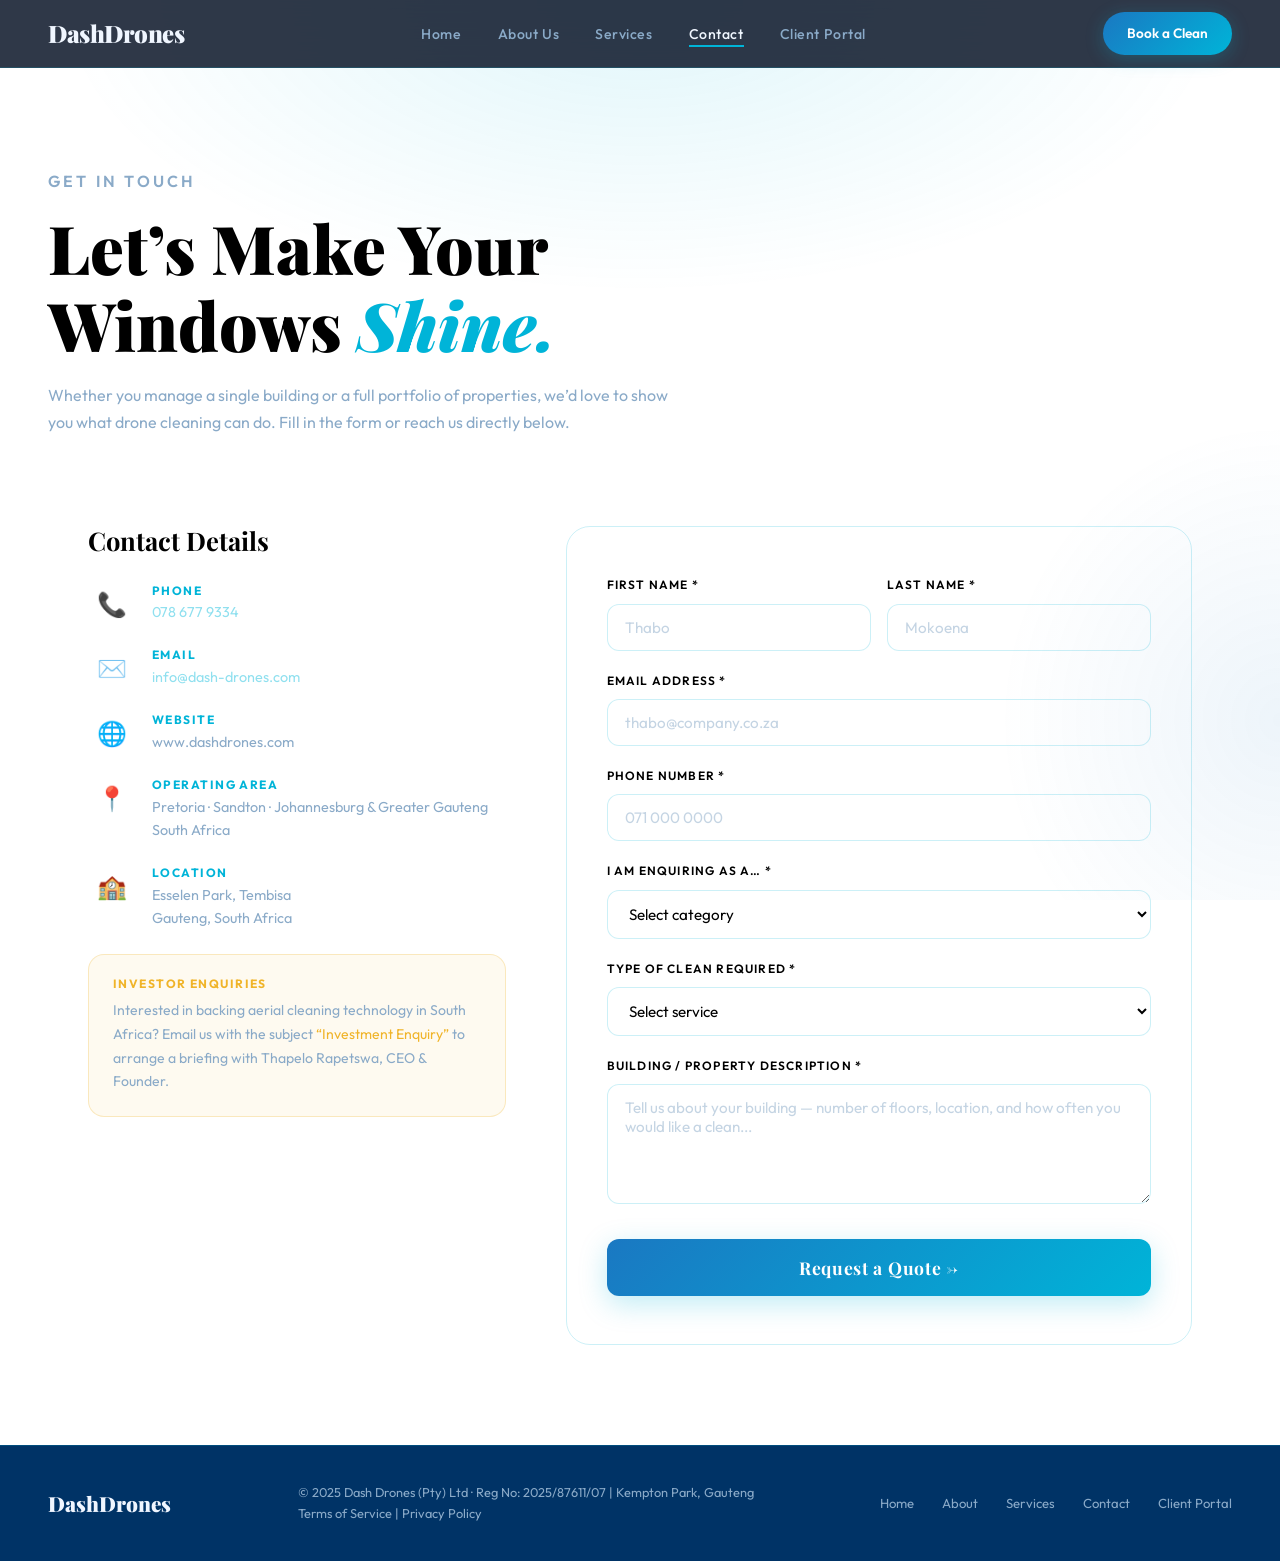
==== contact.html @ 1b17d845 "Add files via upload" ====
<!DOCTYPE html>
<html lang="en">

<head>
<meta charset="UTF-8">
<meta content="width=device-width, initial-scale=1.0" name="viewport">
<title>Contact – Dash Drones Window Cleaning</title>
<link href="https://fonts.googleapis.com/css2?family=Playfair+Display:wght@700;900&amp;family=Outfit:wght@300;400;500;600&amp;display=swap" rel="stylesheet">
<link href="CSS/style.css" rel="stylesheet">
</head>

<body>

<!-- ══════════════ NAVIGATION ══════════════ -->
<nav>
	<a class="nav-logo" href="index.html">Dash<span></span>Drones</a>
	<ul class="nav-links">
		<li><a href="index.html">Home</a></li>
		<li><a href="about.html">About Us</a></li>
		<li><a href="services.html">Services</a></li>
		<li><a class="active" href="contact.html">Contact</a></li>
		<li><a href="client-portal.php">Client Portal</a></li>
	</ul>
	<a class="nav-cta" href="contact.html">Book a Clean</a>
</nav>
<!-- ══════════════ MAIN CONTENT ══════════════ -->
<div class="page-wrapper">
	<!-- Hero Banner -->
	<section class="contact-hero">
		<p class="eyebrow">Get in Touch</p>
		<h1>Let&rsquo;s Make Your<br>Windows <em>Shine.</em></h1>
		<p>Whether you manage a single building or a full portfolio of properties, 
		we&rsquo;d love to show you what drone cleaning can do. Fill in the form 
		or reach us directly below.</p>
	</section>
	<!-- Contact Layout -->
	<div class="contact-body">
		<!-- Left: Contact Details -->
		<div class="contact-info">
			<h2>Contact Details</h2>
			<div class="c-item">
				<div class="c-icon">
&#x1F4DE;</div>
				<div class="c-text">
					<h4>Phone</h4>
					<p><a href="tel:0786779334">078 677 9334</a></p>
				</div>
			</div>
			<div class="c-item">
				<div class="c-icon">
&#x2709;&#xFE0F;</div>
				<div class="c-text">
					<h4>Email</h4>
					<p><a href="mailto:info@dash-drones.com">info@dash-drones.com</a></p>
				</div>
			</div>
			<div class="c-item">
				<div class="c-icon">
&#x1F310;</div>
				<div class="c-text">
					<h4>Website</h4>
					<p>www.dashdrones.com</p>
				</div>
			</div>
			<div class="c-item">
				<div class="c-icon">
&#x1F4CD;</div>
				<div class="c-text">
					<h4>Operating Area</h4>
					<p>Pretoria &middot; Sandton &middot; Johannesburg &amp; Greater 
					Gauteng<br>South Africa</p>
				</div>
			</div>
			<div class="c-item">
				<div class="c-icon">
&#x1F3EB;</div>
				<div class="c-text">
					<h4>Location</h4>
					<p>Esselen Park, Tembisa<br>Gauteng, South Africa</p>
				</div>
			</div>
			<div class="invest-note">
				<h4>Investor Enquiries</h4>
				<p>Interested in backing aerial cleaning technology in South Africa? 
				Email us with the subject <em>&ldquo;Investment Enquiry&rdquo;</em> 
				to arrange a briefing with Thapelo Rapetswa, CEO &amp; Founder.</p>
			</div>
		</div>
		<!-- Right: Enquiry Form (submits to send_enquiry.php) -->
		<div class="contact-form">
			<form id="enquiryForm" action="send_enquiry.php" method="POST" onsubmit="handleEnquiry(event)" novalidate>
				<div class="form-row">
					<div class="form-group">
						<label for="fname">First Name *</label>
						<input id="fname" name="fname" placeholder="Thabo" required="" type="text" maxlength="80" autocomplete="given-name" />
					</div>
					<div class="form-group">
						<label for="lname">Last Name *</label>
						<input id="lname" name="lname" placeholder="Mokoena" required="" type="text" maxlength="80" autocomplete="family-name" />
					</div>
				</div>
				<div class="form-group">
					<label for="email">Email Address *</label>
					<input id="email" name="email" placeholder="thabo@company.co.za" required="" type="email" maxlength="254" autocomplete="email" />
				</div>
				<div class="form-group">
					<label for="phone">Phone Number *</label>
					<input id="phone" name="phone" placeholder="071 000 0000" required="" type="tel" maxlength="20" autocomplete="tel" />
				</div>
				<div class="form-group">
					<label for="type">I am enquiring as a&hellip; *</label>
					<select id="type" name="type" required="">
					<option disabled selected="" value="">Select category
					</option>
					<option>Commercial Property Manager</option>
					<option>Residential / Estate Owner</option>
					<option>University / Institution</option>
					<option>Investor</option>
					<option>Other</option>
					</select> </div>
				<div class="form-group">
					<label for="clean_type">Type of clean required *</label>
					<select id="clean_type" name="clean_type" required="">
					<option disabled selected="" value="">Select service</option>
					<option>Standard Cleaning</option>
					<option>Deep Cleaning</option>
					<option>Facade Inspection</option>
					</select>
				</div>
				<div class="form-group">
					<label for="building">Building / Property Description *</label>
					<textarea id="building" name="building" placeholder="Tell us about your building — number of floors, location, and how often you would like a clean..." required="" maxlength="3000"></textarea>
				</div>
				<button class="form-submit" type="submit">Request a Quote &#8594;
				</button>
				<div id="msgSuccess" class="form-msg success">
&#10003; Quote request received! We will be in touch within 24 hours with a tailored 
					proposal. </div>
				<div id="msgError" class="form-msg error" role="alert"></div>
			</form>
		</div>
	</div>
</div>
<!-- end page-wrapper -->
<!-- ══════════════ FOOTER ══════════════ -->
<footer style="background-color: #003366">
	<a class="footer-brand" href="index.html">Dash<span></span>Drones</a>
	<p class="footer-copy">&copy; 2025 Dash Drones (Pty) Ltd &middot; Reg No: 2025/87611/07 
	| Kempton Park, Gauteng

<br>
        <a href="terms-of-service.html">Terms of Service</a> | 
        <a href="privacy-policy.html">Privacy Policy</a>

</p>
	<div class="footer-links">
		<a href="index.html">Home</a> <a href="about.html">About</a>
		<a href="services.html">Services</a> <a href="contact.html">Contact</a>
		<a href="client-portal.php">Client Portal</a>
	</div>
</footer>
<script>
  function validateEnquiryForm(form) {
    const values = {
      fname: form.fname.value.trim(),
      lname: form.lname.value.trim(),
      email: form.email.value.trim(),
      phone: form.phone.value.trim(),
      type: form.type.value.trim(),
      clean_type: form.clean_type.value.trim(),
      building: form.building.value.trim(),
    };

    const errors = [];

    if (values.fname.length < 2 || !/^[a-zA-Z\s'\-.]+$/.test(values.fname)) {
      errors.push('Please enter a valid first name.');
    }

    if (values.lname.length < 2 || !/^[a-zA-Z\s'\-.]+$/.test(values.lname)) {
      errors.push('Please enter a valid last name.');
    }

    if (!/^[^\s@]+@[^\s@]+\.[^\s@]+$/.test(values.email)) {
      errors.push('Please enter a valid email address.');
    }

    if (!/^\+?(?:\d[\s.-]?){9,14}\d$/.test(values.phone)) {
      errors.push('Please enter a valid phone number.');
    }

    if (!values.type) {
      errors.push('Please select an enquiry type.');
    }

    if (!values.clean_type) {
      errors.push('Please select the type of clean required.');
    }

    if (values.building.length < 10) {
      errors.push('Please describe the property in at least 10 characters.');
    }

    return errors;
  }

  function showMessage(element, message, type) {
    element.innerHTML = type === 'success'
      ? `✓ ${message}`
      : `✗ ${message}`;
    element.style.display = 'block';
  }

  function handleEnquiry(e) {
    e.preventDefault();
    const form = e.target;
    const data = new FormData(form);
    const btn = form.querySelector('.form-submit');
    const success = document.getElementById('msgSuccess');
    const error = document.getElementById('msgError');

    const clientErrors = validateEnquiryForm(form);
    if (clientErrors.length) {
      showMessage(error, clientErrors[0], 'error');
      success.style.display = 'none';
      return;
    }

    btn.disabled = true;
    btn.textContent = 'Sending…';
    success.style.display = 'none';
    error.style.display = 'none';

    fetch('send_enquiry.php', {
      method: 'POST',
      body: data,
      headers: { 'X-Requested-With': 'XMLHttpRequest' }
    })
      .then(async (response) => {
        const payload = await response.json().catch(() => ({}));
        if (!response.ok) {
          throw new Error(payload.message || 'Something went wrong. Please try again.');
        }
        return payload;
      })
      .then((res) => {
        if (res.success) {
          showMessage(success, res.message || 'Quote request received! We will be in touch within 24 hours.', 'success');
          form.reset();
          setTimeout(() => success.style.display = 'none', 7000);
        } else {
          showMessage(error, res.message || 'Something went wrong. Please try again.', 'error');
          if (res.errors) {
            const detailText = Object.values(res.errors).join(' ');
            error.innerHTML += `<br><small>${detailText}</small>`;
          }
        }
      })
      .catch((err) => {
        showMessage(error, err.message || 'Something went wrong. Please try again.', 'error');
      })
      .finally(() => {
        btn.disabled = false;
        btn.textContent = 'Request a Quote →';
      });
  }
</script>

</body>

</html>
---- CSS/style.css ----
/* ═══════════════════════════════════════════════
   DASH DRONES – WINDOW CLEANING
   Global Stylesheet
   Fonts: Playfair Display (display) + Outfit (body)
═══════════════════════════════════════════════ */

:root {
  --navy:    #0b1628;
  --navy2:   #0f2040;
  --navy3:   #162d55;
  --sky:     #1a78c2;
  --cyan:    #00b4d8;
  --cyan2:   #90e0ef;
  --white:   #f0f6ff;
  --muted:   #8aaac8;
  --gold:    #f0b429;
  --card-bg: rgba(255,255,255,0.04);
  --border:  rgba(0,180,216,0.2);
  --radius:  16px;
  --shadow:  0 12px 48px rgba(0,0,0,0.35);
}

/* ── RESET ─────────────────────────────────── */
*, *::before, *::after { box-sizing: border-box; margin: 0; padding: 0; }
html { scroll-behavior: smooth; }

body {
  background: light blue;
  color: light blue;
  font-family: 'Outfit', sans-serif;
  font-weight: 400;
  line-height: 1.7;
  overflow-x: hidden;
}

body::before {
  content: '';
  position: fixed; inset: 0;
  background:
    radial-gradient(ellipse 70% 50% at 50% 0%, rgba(0,180,216,0.12) 0%, transparent 65%),
    radial-gradient(ellipse 40% 60% at 100% 80%, rgba(26,120,194,0.08) 0%, transparent 55%);
  pointer-events: none;
  z-index: 0;
}

img { max-width: 100%; display: block; }
a { text-decoration: none; color: inherit; }
ul { list-style: none; }

/* ── PAGE WRAPPER ───────────────────────────── */
.page-wrapper { position: relative; z-index: 1; }

/* ── TYPOGRAPHY ─────────────────────────────── */
h1, h2, h3, h4 { font-family: 'Playfair Display', serif; line-height: 1.15; }
h1 { font-size: clamp(2.4rem, 5.5vw, 4.2rem); font-weight: 900; }
h2 { font-size: clamp(1.9rem, 3.5vw, 3rem); font-weight: 700; }
h3 { font-size: 1.3rem; font-weight: 700; }
h4 { font-size: 1.05rem; font-weight: 700; }
em { font-style: italic; color: var(--cyan); }
strong { font-weight: 600; }

.eyebrow {
  font-family: 'Outfit', sans-serif;
  font-size: 0.78rem;
  font-weight: 600;
  letter-spacing: 0.2em;
  text-transform: uppercase;
  color: var(--cyan);
  margin-bottom: 14px;
}

/* ═══════════════════════════════════════════════
   NAVIGATION
═══════════════════════════════════════════════ */
nav {
  position: sticky; top: 0; z-index: 100;
  display: flex; align-items: center; justify-content: space-between;
  padding: 0 48px;
  height: 68px;
  background: rgba(11,22,40,0.85);
  backdrop-filter: blur(18px);
  border-bottom: 1px solid var(--border);
}

.nav-logo {
  font-family: 'Playfair Display', serif;
  font-size: 1.5rem; font-weight: 900;
  color: var(--white);
  letter-spacing: -0.02em;
}
.nav-logo span { color: var(--cyan); }
.nav-logo sub { font-size: 0.55rem; color: var(--muted); vertical-align: sub; margin-left: 4px; font-family: 'Outfit', sans-serif; font-weight: 400; }

.nav-links { display: flex; gap: 36px; }
.nav-links a {
  font-size: 0.88rem; font-weight: 500; letter-spacing: 0.04em;
  color: var(--muted); transition: color 0.2s;
}
.nav-links a:hover, .nav-links a.active { color: var(--white); }
.nav-links a.active { border-bottom: 2px solid var(--cyan); padding-bottom: 2px; }

.nav-cta {
  background: linear-gradient(135deg, var(--sky), var(--cyan));
  color: #fff; font-size: 0.85rem; font-weight: 600;
  padding: 10px 24px; border-radius: 50px;
  transition: transform 0.2s, box-shadow 0.2s;
  box-shadow: 0 4px 18px rgba(0,180,216,0.25);
}
.nav-cta:hover { transform: translateY(-2px); box-shadow: 0 8px 28px rgba(0,180,216,0.38); }

/* ═══════════════════════════════════════════════
   HERO – HOME
═══════════════════════════════════════════════ */
.hero {
  position: relative;
  min-height: 92vh;
  display: flex; align-items: center;
  padding: 80px 48px 60px;
  overflow: hidden;
}

.hero-bubbles { position: absolute; inset: 0; pointer-events: none; }
.bubble {
  position: absolute; border-radius: 50%;
  background: radial-gradient(circle, rgba(0,180,216,0.18), transparent 70%);
  animation: pulse 6s ease-in-out infinite;
}
.b1 { width: 500px; height: 500px; top: -100px; right: -100px; animation-delay: 0s; }
.b2 { width: 300px; height: 300px; bottom: 0; left: 10%; animation-delay: 1.5s; }
.b3 { width: 200px; height: 200px; top: 30%; right: 20%; animation-delay: 3s; }
.b4 { width: 150px; height: 150px; top: 10%; left: 5%; animation-delay: 2s; }
.b5 { width: 100px; height: 100px; bottom: 15%; right: 5%; animation-delay: 4s; }
.b6 { width: 80px; height: 80px; top: 50%; left: 40%; animation-delay: 0.5s; }

@keyframes pulse {
  0%, 100% { transform: scale(1); opacity: 0.6; }
  50%       { transform: scale(1.08); opacity: 1; }
}

.window-deco {
  position: absolute; right: 6%; top: 50%; transform: translateY(-50%);
  width: 340px; height: 420px;
  border: 2px solid rgba(0,180,216,0.25);
  border-radius: 24px;
  background: linear-gradient(145deg, rgba(0,180,216,0.06), rgba(26,120,194,0.03));
  box-shadow: 0 0 80px rgba(0,180,216,0.1), inset 0 0 60px rgba(0,180,216,0.04);
}
.window-deco::before {
  content: '';
  position: absolute; top: 50%; left: 0; right: 0; height: 2px;
  background: rgba(0,180,216,0.15); transform: translateY(-50%);
}
.window-deco::after {
  content: '';
  position: absolute; left: 50%; top: 0; bottom: 0; width: 2px;
  background: rgba(0,180,216,0.15); transform: translateX(-50%);
}

.hero-content { position: relative; z-index: 2; max-width: 640px; }
.hero-eyebrow {
  display: inline-block;
  font-size: 0.78rem; font-weight: 600; letter-spacing: 0.18em;
  text-transform: uppercase; color: var(--cyan);
  background: rgba(0,180,216,0.1); border: 1px solid var(--border);
  padding: 7px 18px; border-radius: 50px;
  margin-bottom: 24px;
}

.hero-content h1 { margin-bottom: 22px; }
.hero-content p { color: var(--muted); font-size: 1.05rem; max-width: 520px; margin-bottom: 38px; }

.hero-btns { display: flex; gap: 16px; flex-wrap: wrap; }

.btn-primary {
  background: linear-gradient(135deg, var(--sky), var(--cyan));
  color: #fff; font-weight: 600; font-size: 0.95rem;
  padding: 15px 34px; border-radius: 50px;
  box-shadow: 0 8px 28px rgba(0,180,216,0.3);
  transition: transform 0.2s, box-shadow 0.2s;
}
.btn-primary:hover { transform: translateY(-2px); box-shadow: 0 12px 36px rgba(0,180,216,0.42); }

.btn-outline {
  background: transparent;
  border: 2px solid var(--border);
  color: var(--white); font-weight: 600; font-size: 0.95rem;
  padding: 13px 34px; border-radius: 50px;
  transition: border-color 0.2s, background 0.2s;
}
.btn-outline:hover { border-color: var(--cyan); background: rgba(0,180,216,0.08); }

.hero-spray {
  position: absolute; right: 8%; top: 55%; transform: translateY(-50%);
  font-size: 0.85rem; color: var(--cyan2); z-index: 2;
  animation: float 3s ease-in-out infinite;
}
@keyframes float { 0%,100%{transform:translateY(-50%) translateX(0)} 50%{transform:translateY(-55%) translateX(6px)} }

/* ── STATS BAR ───────────────────────────────── */
.stats-bar {
  position: relative; z-index: 1;
  display: flex; justify-content: center; gap: 0;
  background: var(--card-bg); border-top: 1px solid var(--border); border-bottom: 1px solid var(--border);
  padding: 32px 0;
}
.stat-item {
  text-align: center;
  padding: 0 52px;
  border-right: 1px solid var(--border);
}
.stat-item:last-child { border-right: none; }
.stat-num { font-family: 'Playfair Display', serif; font-size: 2.4rem; font-weight: 900; color: var(--cyan); }
.stat-label { font-size: 0.82rem; color: var(--muted); letter-spacing: 0.06em; margin-top: 4px; }

/* ── FEATURES ────────────────────────────────── */
.features-section {
  padding: 100px 48px;
  text-align: center;
}
.section-title { margin-bottom: 14px; }
.section-sub { color: var(--muted); max-width: 580px; margin: 0 auto 56px; font-size: 0.95rem; }

.features-grid {
  display: grid;
  grid-template-columns: repeat(3, 1fr);
  gap: 24px;
  max-width: 1100px;
  margin: 0 auto;
}
.feature-card {
  background: var(--card-bg); border: 1px solid var(--border);
  border-radius: var(--radius); padding: 36px 28px;
  text-align: left; transition: transform 0.2s, border-color 0.2s;
}
.feature-card:hover { transform: translateY(-4px); border-color: var(--cyan); }
.feature-card img { margin-bottom: 20px; border-radius: 10px; object-fit: cover; }
.feature-card h3 { margin-bottom: 12px; font-size: 1.15rem; }
.feature-card p { color: var(--muted); font-size: 0.9rem; }

/* ═══════════════════════════════════════════════
   HERO BANNERS (About / Services / Contact)
═══════════════════════════════════════════════ */
.about-hero, .services-hero, .contact-hero {
  padding: 100px 48px 70px;
  max-width: 860px;
  animation: fadeUp 0.7s ease both;
}
.about-hero h1, .services-hero h1, .contact-hero h1 { margin-bottom: 18px; }
.about-hero p, .services-hero p, .contact-hero p { color: var(--muted); font-size: 1rem; max-width: 640px; }

/* ═══════════════════════════════════════════════
   ABOUT PAGE
═══════════════════════════════════════════════ */
.about-body {
  display: grid; grid-template-columns: 1fr 1fr;
  gap: 60px; padding: 60px 48px;
  max-width: 1200px; margin: 0 auto;
}
.about-text h2 { font-size: 1.6rem; margin: 32px 0 12px; color: var(--cyan2); }
.about-text h2:first-child { margin-top: 0; }
.about-text p { color: var(--muted); margin-bottom: 14px; font-size: 0.95rem; }
.about-text strong { color: var(--white); }

.about-values h2 { font-size: 1.6rem; margin-bottom: 24px; color: var(--cyan2); }
.value-card {
  background: var(--card-bg); border: 1px solid var(--border);
  border-radius: var(--radius); padding: 24px 26px; margin-bottom: 16px;
  transition: border-color 0.2s;
}
.value-card:hover { border-color: var(--cyan); }
.value-card h4 { color: var(--cyan); margin-bottom: 8px; font-size: 1rem; letter-spacing: 0.04em; }
.value-card p { color: var(--muted); font-size: 0.88rem; }

/* ── ORG CHART ───────────────────────────────── */
.org-section { padding: 80px 48px; text-align: center; }
.org-section .section-title { margin: 10px 0; }
.org-section .section-sub { color: var(--muted); margin-bottom: 56px; }

.org-tree { display: flex; flex-direction: column; align-items: center; }

.org-card {
  padding: 18px 36px; border-radius: 12px;
  border: 1px solid var(--border); background: var(--card-bg);
  min-width: 240px; text-align: center;
  transition: border-color 0.2s;
}
.org-card:hover { border-color: var(--cyan); }
.org-card.board { background: rgba(0,180,216,0.08); }
.org-card.ceo   { background: rgba(26,120,194,0.14); border-color: rgba(0,180,216,0.4); }
.org-card.biz   { background: rgba(0,180,216,0.06); }

.org-name { font-family: 'Playfair Display', serif; font-size: 1.05rem; font-weight: 700; }
.org-role { font-size: 0.78rem; color: var(--muted); margin-top: 4px; }

.org-line { width: 2px; height: 32px; background: var(--border); }

.dept-label {
  font-size: 0.75rem; letter-spacing: 0.18em; text-transform: uppercase;
  color: var(--cyan); margin: 16px 0 20px;
}

.dept-row { display: flex; gap: 16px; flex-wrap: wrap; justify-content: center; }
.dept-card {
  background: var(--card-bg); border: 1px solid var(--border);
  border-radius: var(--radius); padding: 24px 22px; width: 170px;
  text-align: center; transition: border-color 0.2s, transform 0.2s;
}
.dept-card:hover { border-color: var(--cyan); transform: translateY(-3px); }
.dept-card img { margin: 0 auto 14px; border-radius: 8px; object-fit: cover; }
.dept-card h4 { font-size: 0.95rem; margin-bottom: 6px; }
.dept-card p { font-size: 0.78rem; color: var(--muted); }

/* Hover popup */
.hover-container {
        position: relative;
        display: inline-block;
        cursor: pointer;
        color: #0073e6;
        font-weight: bold;
}

.popup {
    	visibility: hidden;
        opacity: 0;
        width: 250px;
        background-color: #fff;
        color: #333;
        text-align: left;
        border-radius: 8px;
        padding: 10px;
        position: absolute;
        z-index: 1;
        top: 120%; 
        left: 50%;
        transform: translateX(-50%);
        box-shadow: 0 4px 8px rgba(0,0,0,0.2);
        transition: opacity 0.3s ease, visibility 0.3s ease;
}

.popup img {
        width: 100%;
        border-radius: 5px;
        margin-bottom: 8px;
}

.hover-container:hover .popup {
        visibility: visible;
        opacity: 1;
}
/* ═══════════════════════════════════════════════
   SERVICES PAGE
═══════════════════════════════════════════════ */
.services-grid {
  display: grid; grid-template-columns: repeat(3, 1fr);
  gap: 24px; padding: 20px 48px 80px;
  max-width: 1200px; margin: 0 auto;
}
.service-card {
  background: var(--card-bg); border: 1px solid var(--border);
  border-radius: var(--radius); padding: 36px 28px;
  position: relative; transition: border-color 0.2s, transform 0.2s;
}
.service-card:hover { border-color: var(--cyan); transform: translateY(-4px); }
.service-card img { margin-bottom: 18px; border-radius: 10px; object-fit: cover; }
.service-num {
  font-family: 'Playfair Display', serif; font-size: 2.5rem; font-weight: 900;
  color: rgba(10, 73, 85, 0.678); position: absolute; top: 20px; right: 24px;
  line-height: 1;
}
.service-card h3 { margin-bottom: 12px; font-size: 1.15rem; }
.service-card p { color: var(--muted); font-size: 0.88rem; margin-bottom: 18px; }
.service-badge {
  display: inline-block;
  font-size: 0.7rem; font-weight: 600; letter-spacing: 0.1em; text-transform: uppercase;
  background: rgba(0,180,216,0.12); border: 1px solid rgba(0,180,216,0.3);
  color: var(--cyan); padding: 4px 12px; border-radius: 50px;
}

/* ── PRICING ─────────────────────────────────── */
.pricing-section { padding: 80px 48px; text-align: center; }
.pricing-grid {
  display: grid; grid-template-columns: repeat(3,1fr);
  gap: 24px; max-width: 1050px; margin: 0 auto;
}
.pricing-card {
  background: var(--card-bg); border: 1px solid var(--border);
  border-radius: var(--radius); padding: 40px 32px; text-align: left;
  transition: border-color 0.2s, transform 0.2s;
}
.pricing-card:hover { border-color: var(--cyan); transform: translateY(-4px); }
.pricing-card.featured {
  border-color: var(--cyan); background: rgba(0,180,216,0.08);
  box-shadow: 0 0 40px rgba(0,180,216,0.15);
}
.pricing-card h3 { font-size: 1.2rem; margin-bottom: 16px; }
.pricing-price {
  font-family: 'Playfair Display', serif; font-size: 2.6rem; font-weight: 900;
  color: var(--cyan); line-height: 1; margin-bottom: 14px;
}
.pricing-price sup { font-size: 1.2rem; vertical-align: super; }
.pricing-price sub { font-size: 0.9rem; color: var(--muted); }
.pricing-note { color: var(--muted); font-size: 0.85rem; margin-bottom: 22px; }
.pricing-list { padding-left: 0; }
.pricing-list li {
  font-size: 0.88rem; color: var(--muted); padding: 7px 0;
  border-bottom: 1px solid rgba(255,255,255,0.05);
}
.pricing-list li::before { content: '✓ '; color: var(--cyan); font-weight: 700; }

/* ═══════════════════════════════════════════════
   CONTACT PAGE
═══════════════════════════════════════════════ */
.contact-body {
  display: grid; grid-template-columns: 1fr 1.5fr;
  gap: 60px; padding: 20px 48px 100px;
  max-width: 1200px; margin: 0 auto;
}

.contact-info h2 { font-size: 1.6rem; margin-bottom: 28px; }
.c-item { display: flex; gap: 16px; align-items: flex-start; margin-bottom: 24px; }
.c-icon { font-size: 1.5rem; width: 48px; text-align: center; flex-shrink: 0; }
.c-text h4 { font-family: 'Outfit', sans-serif; font-size: 0.75rem; letter-spacing: 0.12em; text-transform: uppercase; color: var(--cyan); margin-bottom: 4px; }
.c-text p { color: var(--muted); font-size: 0.9rem; line-height: 1.6; }
.c-text a { color: var(--cyan2); border-bottom: 1px solid transparent; transition: border-color 0.2s; }
.c-text a:hover { border-color: var(--cyan2); }

.invest-note {
  background: rgba(240,180,41,0.07); border: 1px solid rgba(240,180,41,0.25);
  border-radius: var(--radius); padding: 22px 24px; margin-top: 12px;
}
.invest-note h4 { color: var(--gold); font-family: 'Outfit', sans-serif; font-size: 0.75rem; letter-spacing: 0.12em; text-transform: uppercase; margin-bottom: 8px; }
.invest-note p { color: var(--muted); font-size: 0.88rem; }
.invest-note em { color: var(--gold); font-style: normal; }

/* ── CONTACT FORM ────────────────────────────── */
.contact-form {
  background: var(--aqua); border: 1px solid var(--border);
  border-radius: 24px; padding: 48px 40px;
}

.form-row { display: grid; grid-template-columns: 1fr 1fr; gap: 16px; }
.form-group { margin-bottom: 20px; }

label {
  display: block; font-size: 0.75rem; font-weight: 600;
  letter-spacing: 0.1em; text-transform: uppercase;
  color: var(--aqua); margin-bottom: 8px;
}

input, select, textarea {
  width: 100%;
  background: rgba(255,255,255,0.05);
  border: 1px solid rgba(0,180,216,0.2);
  border-radius: 12px; padding: 13px 17px;
  color: aquak; font-family: 'Outfit', sans-serif; font-size: 0.95rem;
  outline: none; transition: border-color 0.2s, box-shadow 0.2s;
}
input::placeholder, textarea::placeholder { color: rgba(138,170,200,0.5); }
select option { background: var(--aqua); }
input:focus, select:focus, textarea:focus {
  border-color: var(--cyan);
  box-shadow: 0 0 0 3px rgba(0,180,216,0.12);
}
textarea { resize: vertical; min-height: 120px; }

.form-submit {
  width: 100%; background: linear-gradient(135deg, var(--sky), var(--cyan));
  border: none; border-radius: 12px; color: #fff;
  font-family: 'Playfair Display', serif; font-size: 1.1rem; font-weight: 700;
  letter-spacing: 0.04em; padding: 17px;
  cursor: pointer; margin-top: 6px;
  box-shadow: 0 8px 28px rgba(0,180,216,0.25);
  transition: transform 0.2s, box-shadow 0.2s;
}
.form-submit:hover { transform: translateY(-2px); box-shadow: 0 12px 36px rgba(0,180,216,0.38); }

.form-msg {
  padding: 15px 18px; border-radius: 10px;
  font-size: 0.9rem; margin-top: 16px; display: none;
}
.form-msg.success { background: rgba(0,200,120,0.1); border: 1px solid rgba(0,200,120,0.3); color: #4fffb8; }
.form-msg.error   { background: rgba(255,80,80,0.1); border: 1px solid rgba(255,80,80,0.3); color: #ff9090; }

/* ═══════════════════════════════════════════════
   FOOTER
═══════════════════════════════════════════════ */
footer {
  position: relative; z-index: 1;
  border-top: 1px solid var(--border);
  padding: 36px 48px;
  display: flex; align-items: center; justify-content: space-between; flex-wrap: wrap; gap: 16px;
}
.footer-brand {
  font-family: 'Playfair Display', serif; font-size: 1.3rem; font-weight: 900;
  color: var(--white);
}
.footer-brand span { color: var(--cyan); }
.footer-copy { font-size: 0.8rem; color: var(--muted); }
.footer-links { display: flex; flex-wrap: wrap; gap: 28px; }
.footer-links a { font-size: 0.82rem; color: var(--muted); transition: color 0.2s; }
.footer-links a:hover { color: var(--cyan); }

/* ── ANIMATIONS ─────────────────────────────── */
@keyframes fadeUp {
  from { opacity: 0; transform: translateY(24px); }
  to   { opacity: 1; transform: translateY(0); }
}

/* ═══════════════════════════════════════════════
   RESPONSIVE
═══════════════════════════════════════════════ */
@media (max-width: 900px) {
  nav { padding: 0 24px; }
  .nav-links { gap: 20px; }
  .features-grid, .services-grid, .pricing-grid { grid-template-columns: 1fr 1fr; }
  .about-body, .contact-body { grid-template-columns: 1fr; }
  .stats-bar { flex-wrap: wrap; gap: 0; }
  .stat-item { padding: 16px 28px; border-right: none; border-bottom: 1px solid var(--border); width: 50%; }
}

@media (max-width: 600px) {
  nav { padding: 0 16px; }
  .nav-links { display: none; }
  .hero { padding: 60px 24px 40px; }
  .window-deco { display: none; }
  .about-hero, .services-hero, .contact-hero { padding: 60px 24px 40px; }
  .features-section, .pricing-section, .org-section { padding: 60px 24px; }
  .services-grid, .features-grid, .pricing-grid { grid-template-columns: 1fr; padding: 0 24px 60px; }
  .contact-body { padding: 0 24px 60px; }
  .contact-form { padding: 28px 20px; }
  .form-row { grid-template-columns: 1fr; }
  footer { flex-direction: column; text-align: center; padding: 28px 24px; }
  .dept-row { gap: 12px; }
  .dept-card { width: 140px; }
}
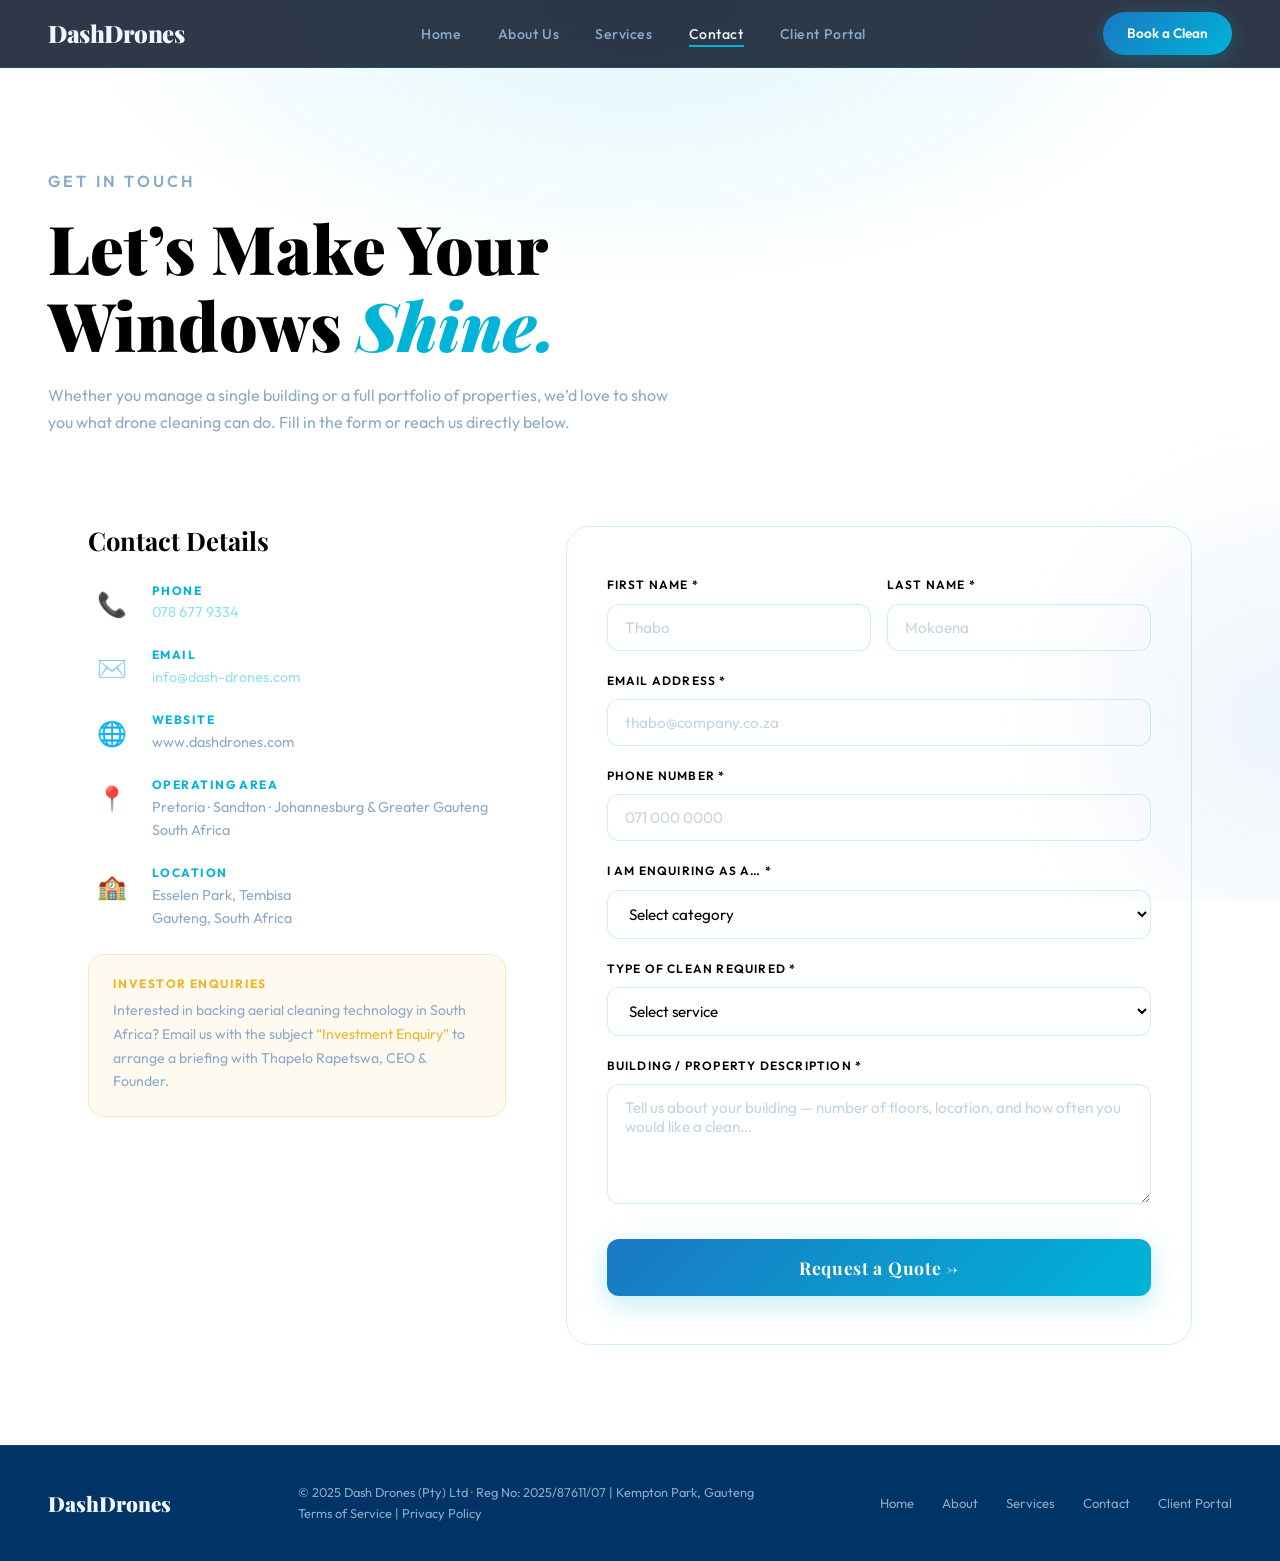
==== commit 256cc812: "php fixing" ====
--- a/contact.html
+++ b/contact.html
@@ -211,9 +211,39 @@
     element.style.display = 'block';
   }
 
+  function getFormValues(form) {
+    return {
+      fname: form.fname.value.trim(),
+      lname: form.lname.value.trim(),
+      email: form.email.value.trim(),
+      phone: form.phone.value.trim(),
+      type: form.type.value.trim(),
+      clean_type: form.clean_type.value.trim(),
+      building: form.building.value.trim(),
+    };
+  }
+
+  function buildMailtoLink(values) {
+    const to = 'rapetswathapelo.10@gmail.com';
+    const subject = encodeURIComponent(`Quote Request from ${values.fname} ${values.lname}`);
+    const body = encodeURIComponent([
+      `Name: ${values.fname} ${values.lname}`,
+      `Email: ${values.email}`,
+      `Phone: ${values.phone}`,
+      `Enquiry type: ${values.type}`,
+      `Service: ${values.clean_type}`,
+      '',
+      'Building / Property Description:',
+      values.building,
+    ].join('\n'));
+
+    return `mailto:${to}?subject=${subject}&body=${body}`;
+  }
+
   function handleEnquiry(e) {
     e.preventDefault();
     const form = e.target;
+    const values = getFormValues(form);
     const data = new FormData(form);
     const btn = form.querySelector('.form-submit');
     const success = document.getElementById('msgSuccess');
@@ -248,16 +278,20 @@
           showMessage(success, res.message || 'Quote request received! We will be in touch within 24 hours.', 'success');
           form.reset();
           setTimeout(() => success.style.display = 'none', 7000);
-        } else {
-          showMessage(error, res.message || 'Something went wrong. Please try again.', 'error');
-          if (res.errors) {
-            const detailText = Object.values(res.errors).join(' ');
-            error.innerHTML += `<br><small>${detailText}</small>`;
-          }
+          return;
         }
+
+        if (res.fallback) {
+          throw new Error(res.message || 'Email delivery is unavailable from this server. Your email app will now open so you can send the request directly.');
+        }
+
+        throw new Error(res.message || 'Something went wrong. Please try again.');
       })
       .catch((err) => {
-        showMessage(error, err.message || 'Something went wrong. Please try again.', 'error');
+        showMessage(error, err.message || 'The request could not be sent automatically. Your email app will now open so you can send it directly.', 'error');
+        setTimeout(() => {
+          window.location.href = buildMailtoLink(values);
+        }, 250);
       })
       .finally(() => {
         btn.disabled = false;
